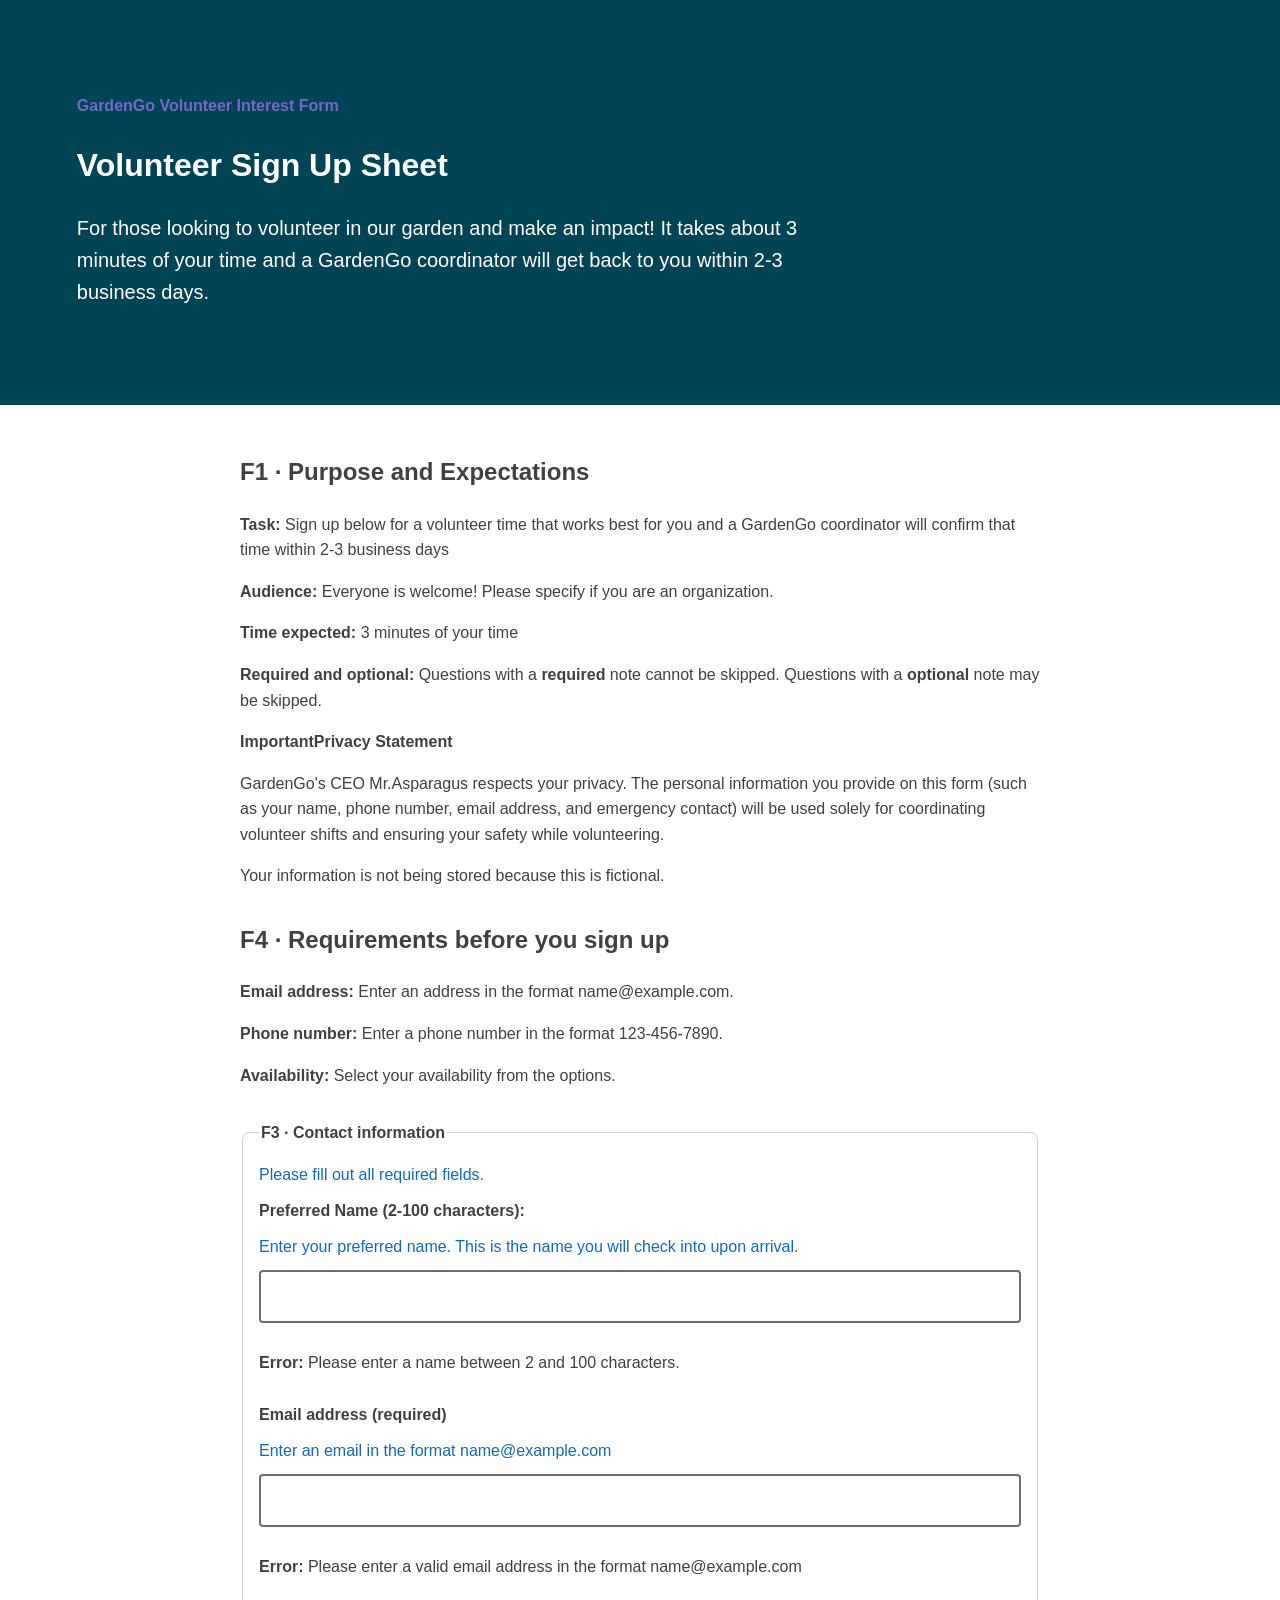
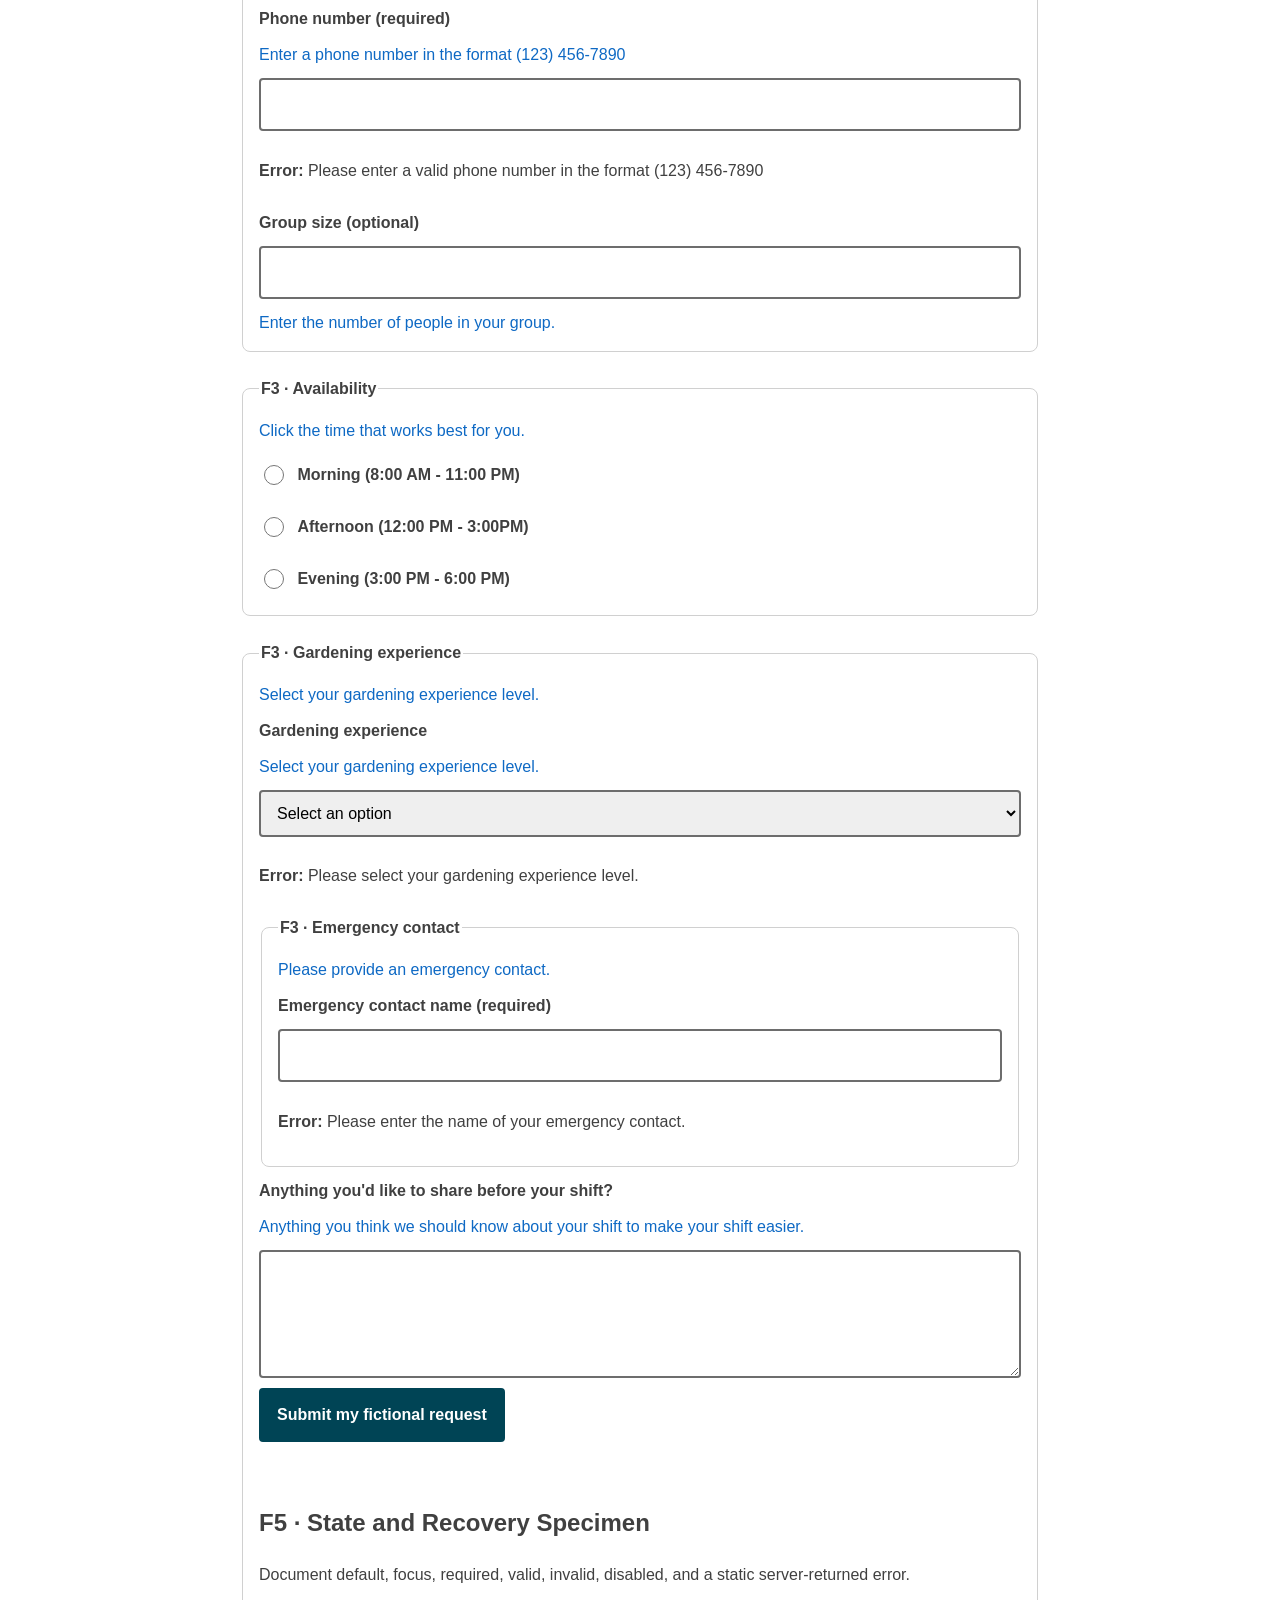
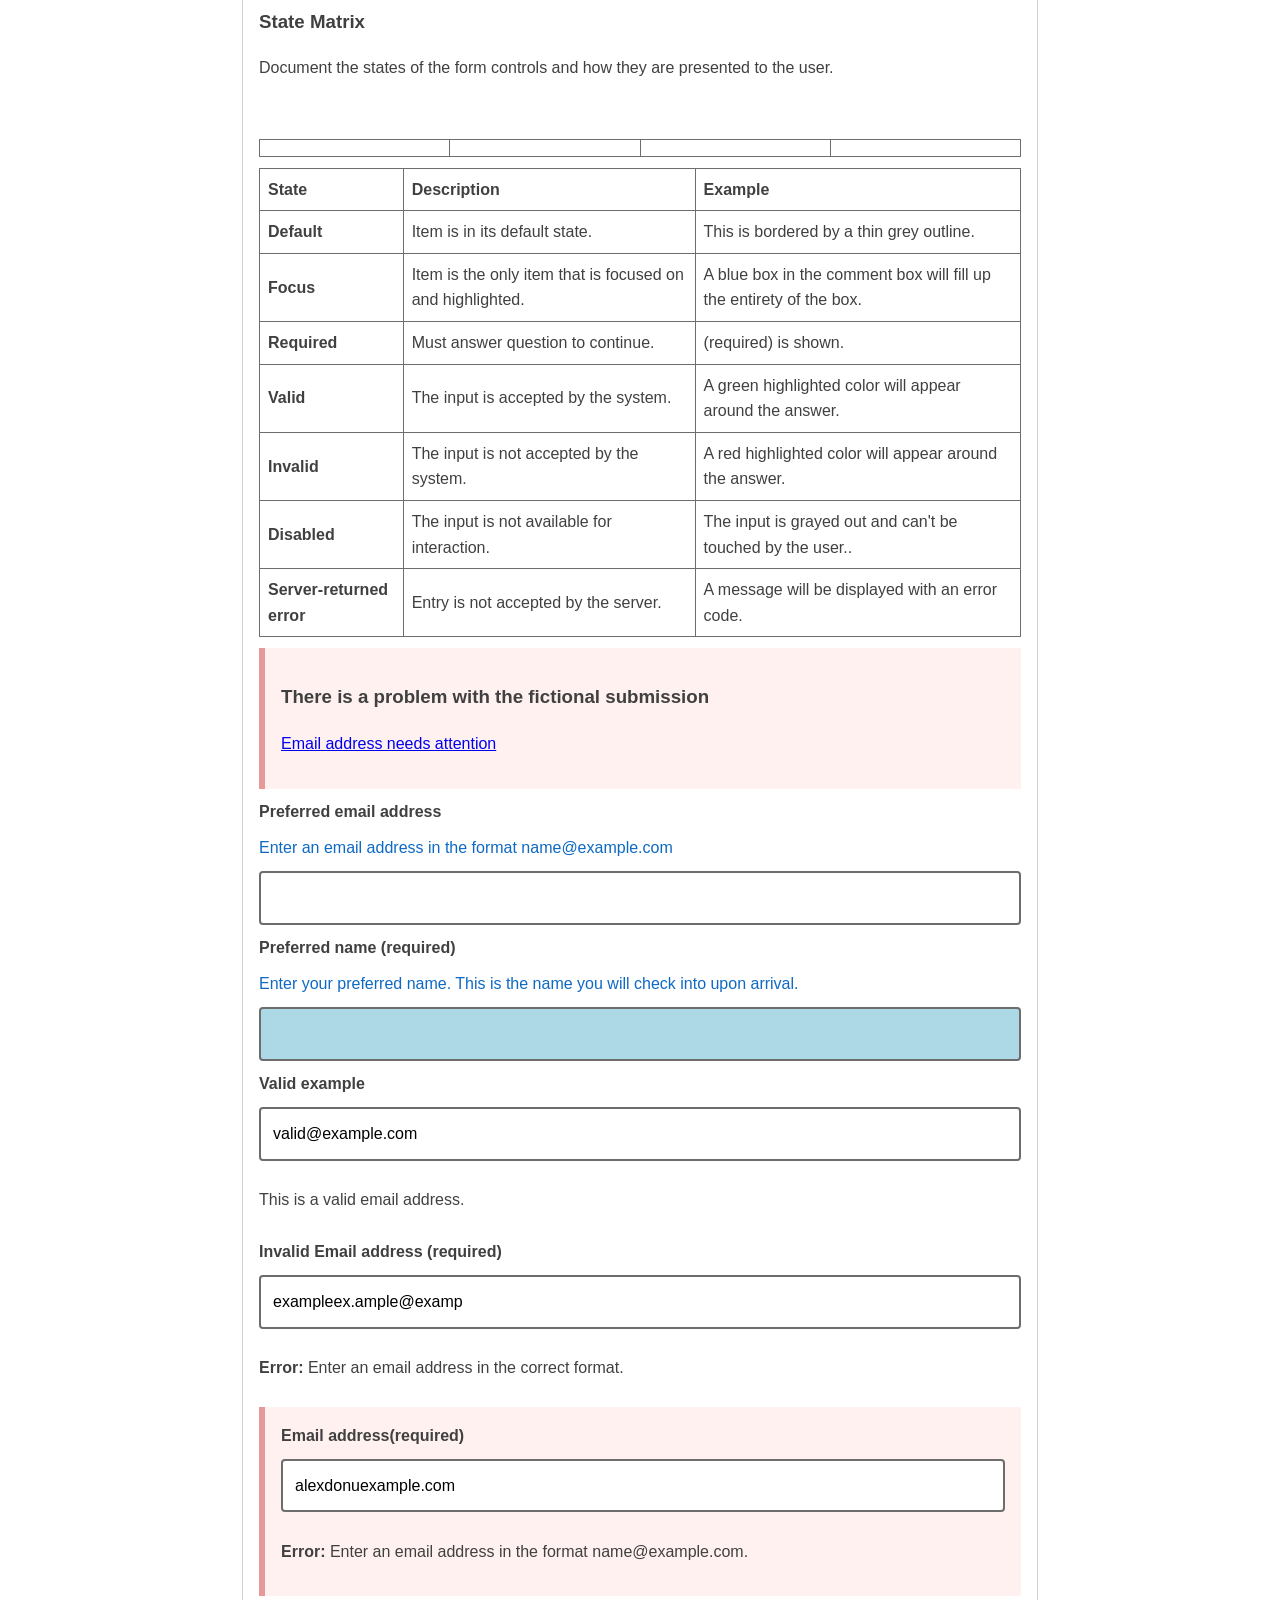
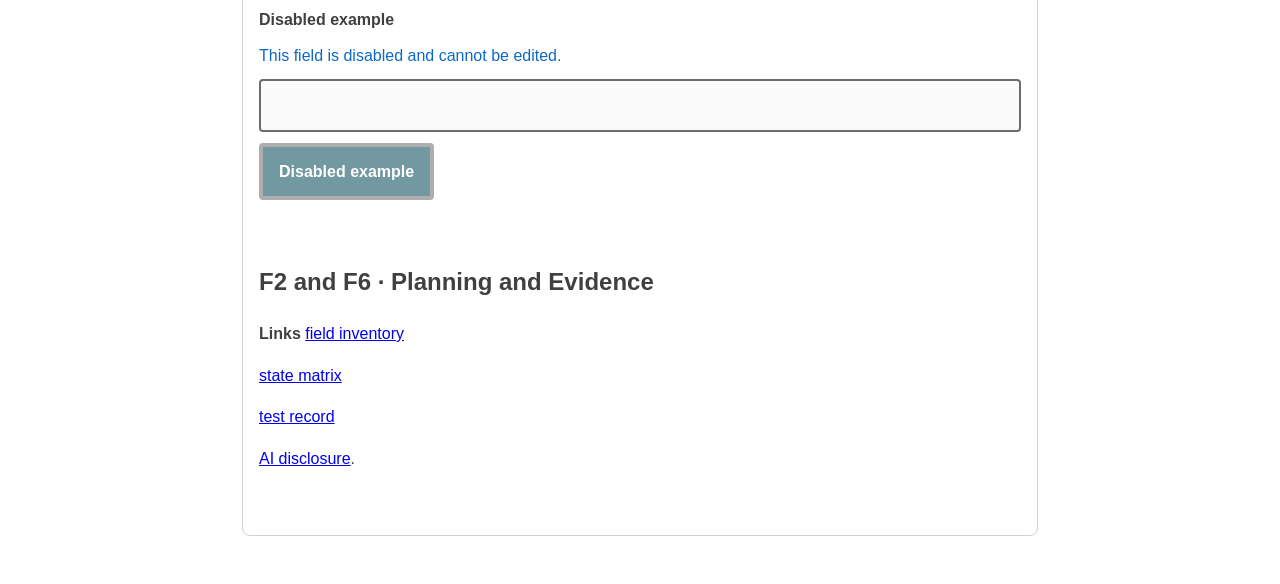
==== index.html @ 25defbe3 "Initial commit" ====
<!doctype html>
<html lang="en">
    <head>
        <meta charset="utf-8">
        <meta name="viewport" content="width=device-width,initial-scale=1">
        <title>Volunteer Sign Up Sheet | GardenGo</title><link rel="stylesheet" href="styles.css">
    </head>
    <body>
        <header class="page-header">
            <p class="eyebrow">GardenGo Volunteer Interest Form</p>
            <h1>Volunteer Sign Up Sheet</h1>
            <p class="lede">For those looking to volunteer in our garden and make an impact! It takes about 3 minutes of your time and a GardenGo coordinator will get back to you within 2-3 business days.</p>
        </header>
        <main>
            <section id="expectations">
                <h2>F1 · Purpose and Expectations</h2>
                <p><strong>Task:</strong> Sign up below for a volunteer time that works best for you and a GardenGo coordinator will confirm that time within 2-3 business days</p>
                <p><strong>Audience:</strong> Everyone is welcome! Please specify if you are an organization.</p>
                <p><strong>Time expected:</strong> 3 minutes of your time</p>
                <p><strong>Required and optional:</strong> Questions with a <strong>required</strong> note cannot be skipped. Questions with a <strong>optional</strong> note may be skipped.</p>
                <p><strong>ImportantPrivacy Statement</strong></p> 
                <p>GardenGo's CEO Mr.Asparagus respects your privacy. The personal information you provide on this form (such as your name, phone number, email address, and emergency contact) will be used solely for coordinating volunteer shifts and ensuring your safety while volunteering.</p>
                <p>Your information is not being stored because this is fictional.</p>
            </section>
            <!-- F4 · Requirements and Validation -->
            <section id="requirements">
                <h2>F4 · Requirements before you sign up</h2> 
                <p> <strong>Email address:</strong> Enter an address in the format name@example.com.</p>
                <p> <strong>Phone number:</strong> Enter a phone number in the format 123-456-7890.</p>
                <p> <strong>Availability:</strong> Select your availability from the options.</p>
            </section>

            <!-- F3 · Form -->
            <form action="submit" method="GET">
                <fieldset>
                    <legend>F3 · Contact information</legend>
                    <p class="help">Please fill out all required fields.</p>
                    <div class="field">
                        <label for="preferred"> Preferred Name (2-100 characters):</label>
                        <p class="help" id="preferred-help">Enter your preferred name. This is the name you will check into upon arrival.</p>
                        <input id="preferred" name="preferred" type="text" autocomplete="name" minLength="2" maxLength="100" required aria-describedby="preferred-help preferred-error">
                        <p class="error-message" id="preferred-error"><strong>Error:</strong> Please enter a name between 2 and 100 characters.</p>
                    </div>

                    <div class="field">
                        <label for="email">Email address (required)</label>
                        <p class ="help" id="email-help">Enter an email in the format name@example.com</p>
                        <input id="email" name="email" type="email" autocomplete="email" maxLength="100"required aria-describedby="email-help email-error">
                        <p class="error-message" id="email-error"><strong>Error:</strong> Please enter a valid email address in the format name@example.com</p>
                    </div>
                    <div class="field">
                        <label for="phone">Phone number (required)</label>
                        <p class="help" id="phone-help">Enter a phone number in the format (123) 456-7890</p>
                        <input id="phone" name="phone" type="tel" autocomplete="tel" maxLength="20" required aria-describedby="phone-help phone-error">
                        <p class="error-message" id="phone-error"><strong>Error:</strong> Please enter a valid phone number in the format (123) 456-7890</p>
                    </div>
                    <div class="field">
                        <label for="group-size">Group size (optional)</label>
                        <input id="group-size" name="group-size" type="number" min="1" max="8" aria-describedby="group-size-help">
                        <p class="help" id="group-size-help">Enter the number of people in your group.</p>
                    </div>
                </fieldset>
                <fieldset>
                    <legend>F3 · Availability</legend>
                    <p class="help"> Click the time that works best for you.</p>
                        <label class="choice" for ="morning-hours"><input type="radio" name="shift" value="morning"> Morning (8:00 AM - 11:00 PM)</label>
                        <label class="choice" for ="afternoon-hours"><input type="radio" name="shift" value="afternoon"> Afternoon (12:00 PM - 3:00PM)</label>
                        <label class="choice" for ="evening-hours"><input type="radio" name="shift" value="evening"> Evening (3:00 PM - 6:00 PM)</label>
                    </fieldset>
                    <fieldset>
                        <legend>F3 · Gardening experience</legend>
                        <p class="help">Select your gardening experience level.</p>
                        <div class="field">
                            <label for="choice"> Gardening experience</label>
                            <p class="help" id="choice-help">Select your gardening experience level.</p>
                            <select id="choice" name="choice" aria-describedby="choice-help choice-error">
                                <option value="">Select an option</option>
                                <option value="beginner">Beginner</option>
                                <option value="intermediate">Intermediate</option>
                                <option value="advanced">Advanced</option>
                            </select>
                            <p class="error-message" id="choice-error"><strong>Error:</strong> Please select your gardening experience level.</p>
                        </div>
                        <fieldset class="field">
                            <legend>F3 · Emergency contact</legend>
                            <p class="help">Please provide an emergency contact.</p>
                            <div class="field">
                                <label for="emergency-name">Emergency contact name (required)</label>
                                <input id="emergency-name" name="emergency-name" type="text" required aria-describedby="emergency-name-help emergency-name-error">
                                <p class="error-message" id="emergency-name-error"><strong>Error:</strong> Please enter the name of your emergency contact.</p>
                            </div>
               
                    </fieldset>
                    <div class="field">
                        <label for="details">Anything you'd like to share before your shift?</label>
                        <p class="help" id="details-help">Anything you think we should know about your shift to make your shift easier.</p>
                        <textarea id="details" name="details" aria-describedby="details-help"></textarea>
                    </div>
                    <button type="submit">Submit my fictional request</button>
                </form>

                <table>
                    
                <tbody>
                    <tr>
                        <th scope="row"></th>
                        <td></td>
                        <td></td>
                        <td></td>

                        </tr>
  







                <section id="states">
                    <h2>F5 · State and Recovery Specimen</h2>
                    <p>Document default, focus, required, valid, invalid, disabled, and a static server-returned error. </p>
                     
                    <h3>State Matrix</h3>
                    <div class="state-matrix"></div>
                        <p>Document the states of the form controls and how they are presented to the user.</p>
                    <table>
                        <thead>
                            <tr>
                                <th scope="col">State</th>
                                <th scope="col">Description</th>
                                <th scope="col">Example</th> 
                            </tr>
                        </thead>                   
                <tbody>
                    <tr>
                        <th scope="row">Default</th>
                        <td>Item is in its default state.</td>
                        <td>This is bordered by a thin grey outline.</td>

                        </tr>
                        <tr>
                        <th scope="row">Focus</th>
                        <td>Item is the only item that is focused on and highlighted.</td>
                        <td>A blue box in the comment box will fill up the entirety of the box.</td>

                        </tr>
                        <tr>
                        <th scope="row">Required</th>
                        <td>Must answer question to continue.</td>
                        <td>(required) is shown.</td>

                        </tr>
                        <tr>
                        <th scope="row">Valid</th>
                        <td>The input is accepted by the system.</td>
                        <td>A green highlighted color will appear around the answer.</td>

                        </tr>
                        <tr>
                        <th scope="row">Invalid</th>
                        <td>The input is not accepted by the system.</td>
                        <td>A red highlighted color will appear around the answer.</td>

                        </tr>
                        <tr>
                        <th scope="row">Disabled</th>
                        <td>The input is not available for interaction.</td>
                        <td>The input is grayed out and can't be touched by the user..</td>
                        </tr>
                        <tr>
                        <th scope="row">Server-returned error</th>
                        <td>Entry is not accepted by the server.</td>
                        <td>A message will be displayed with an error code.</td>
                        </tr>
                    </tbody>
                    </table>    

  
                    </div>

                    <div class="error-summary">
                        <h3>There is a problem with the fictional submission</h3>
                        <p><a href="#error-example">Email address needs attention</a></p>
                    </div>




            
                    <div class="states">
                        <div class="field">
                            <label for="default-example">Preferred email address</label>
                            <p class="help" id="default-help">Enter an email address in the format name@example.com</p>
                             <input id="default-example" type="text" aria-describedby="default-help">
                        </div>
                        </div>
                        <div class="field field-focus">
                            <label for="focus-example">Preferred name (required)</label>
                            <p class="help" id="focus-help">Enter your preferred name. This is the name you will check into upon arrival.</p>
                            <input id="focus-example" type="text" value="" aria-describedby="focus-help">
                        </div>
                        <div class="field field-valid">
                            <label for="valid-preferred">Valid example</label>
                            <input id="valid-preferred" type="email" value="valid@example.com" aria-describedby="valid-message">
                            <p id="valid-message">This is a valid email address.</p>
                        </div>
                        <div class="field field-invalid">
                            <label for="invalid-example">Invalid Email address (required)</label>
                            <input id="invalid-example" type="email" value="exampleex.ample@examp" aria-invalid="true" aria-describedby="invalid-message">
                            <p id="invalid-message"><strong>Error:</strong> Enter an email address in the correct format.
                        </div>
                        <div class="field field-error">
                        <label for="error-example">Email address(required)</label>
                        <input id="error-example" type="email" value="alexdonuexample.com" aria-invalid="true" aria-describedby="error-message">
                        <p id="error-message"><strong>Error:</strong> Enter an email address in the format name@example.com.</p>
                    </div>
                        <div class="field field-disabled">
                            <label for="disabled-example">Disabled example</label>
                            <p class="help" id="disabled-help">This field is disabled and cannot be edited.</p>
                            <input id="disabled-example" type="text" disabled aria-disabled="true">
                    <button type="button" disabled>Disabled example</button>
                    </div>
                </section>
                <section id="Links">
                    <h2>F2 and F6 · Planning and Evidence</h2>
                    <p><strong>Links</strong> <a href="field-inventory-template.html">field inventory</a></p>
                    <p><a href="state-matrix.html">state matrix</a></p>
                    <p><a href="test-record.html"> test record</a></p>
                    <p><a href="ai-disclosure.html">AI disclosure</a>.</p>
                </section>
            </main>
        </body>
        </html>
---- styles.css ----
:root{
    --color-text:#404040;
    --color-surface:#fff;
    --color-action:lab(23.96% -25.94 -18.82);
    --color-accent:#7a66c3;
    --color-border:hwb(0 45% 60%);
    --color-error:hsl(0, 60%, 75%);
    --color-muted:hsl(210, 87%, 41%);
    --space-3:1rem;
    --radius:.5rem;
    --measure:68ch;
}
*,*::before,*::after{
    box-sizing:border-box;
}
body{
    margin:0;
    color:var(--color-text);
    background:var(--color-surface);
    font-family:Arial,sans-serif;
    line-height:1.6;
    
}
.page-header{
    padding:clamp(2rem,6vw,5rem);
    background:var(--color-action);
    color:#fff;
}
.eyebrow{
    color:var(--color-accent);
    font-weight:700;
}
.lede{
    max-width:var(--measure);
    font-size:1.25rem;
}
main{
    max-width:52rem;
    margin:auto;
    padding:var(--space-3);
}
section,form{
    margin-block:2rem;
}
form,fieldset,.field{
    display:grid;
    gap:.65rem;
}
form{
    gap:1.5rem;

}
.state-grid {   
    padding:1rem;
    border:1px solid #d0d0d0;
    border-radius:var(--radius);

}
fieldset{
    padding:1rem;
    border:1px solid #d0d0d0;
    border-radius:var(--radius);
    min-width:0;
    background:var();
}
legend,label{
    font-weight:700;
}
.help{
    margin:0;
    color:var(--color-muted);
}
code,.example{
    overflow-wrap:anywhere;
}
input,select,textarea,button{
    font:inherit;
}
input:not([type="radio"]):not([type="checkbox"]),select,textarea{
    width:100%;
    padding:.75rem;
    border:2px solid var(--color-border);
    border-radius:.25rem;
}
textarea{
    min-height:8rem;
    resize:vertical;
}
.choice{
    display:flex;
    gap:.65rem;
    align-items:flex-start;
    padding:.5rem 0;
}
.choice input{
    inline-size:1.25rem;
    block-size:1.25rem;
}
button{
    justify-self:start;
    min-height:44px;
    padding:.75rem 1rem;
    background:var(--color-action);
    color:#fff;
    border:2px solid var(--color-action);
    border-radius:.25rem;
    font-weight:700;
}
:focus-visible,.field-focus input{
   background: lightblue;
    outline: 0.4em solid light blue;
    outline-offset:.2rem;
}
.field-valid input{
    border:5px solid var(--color-accent);
}
.error-summary,.field-error{
    padding:1rem;
    border-left:.4rem solid var(--color-error);
    background:#fff1f0;
}
.field-error input{
    border-color:var(--color-error);
}
.states{
    width:100%;
    overflow-x: auto;
}
caption {
    text-align: left;
    font-weight: 700;
    margin-bottom: .5rem;
}
th,td{
    padding:.5rem;
    border:1px solid var(--color-border);
    text-align:left;

}
table{
    width:100%;
    border-collapse:collapse;
}
button:disabled{
    opacity:.55;
    border:4px solid var(--color-border);
    cursor:not-allowed;
}
@media (min-width:48rem){
    .paired-fields{
        display:grid;
        grid-template-columns:repeat(2,minmax(0,1fr));
        gap:1rem;
    }
}
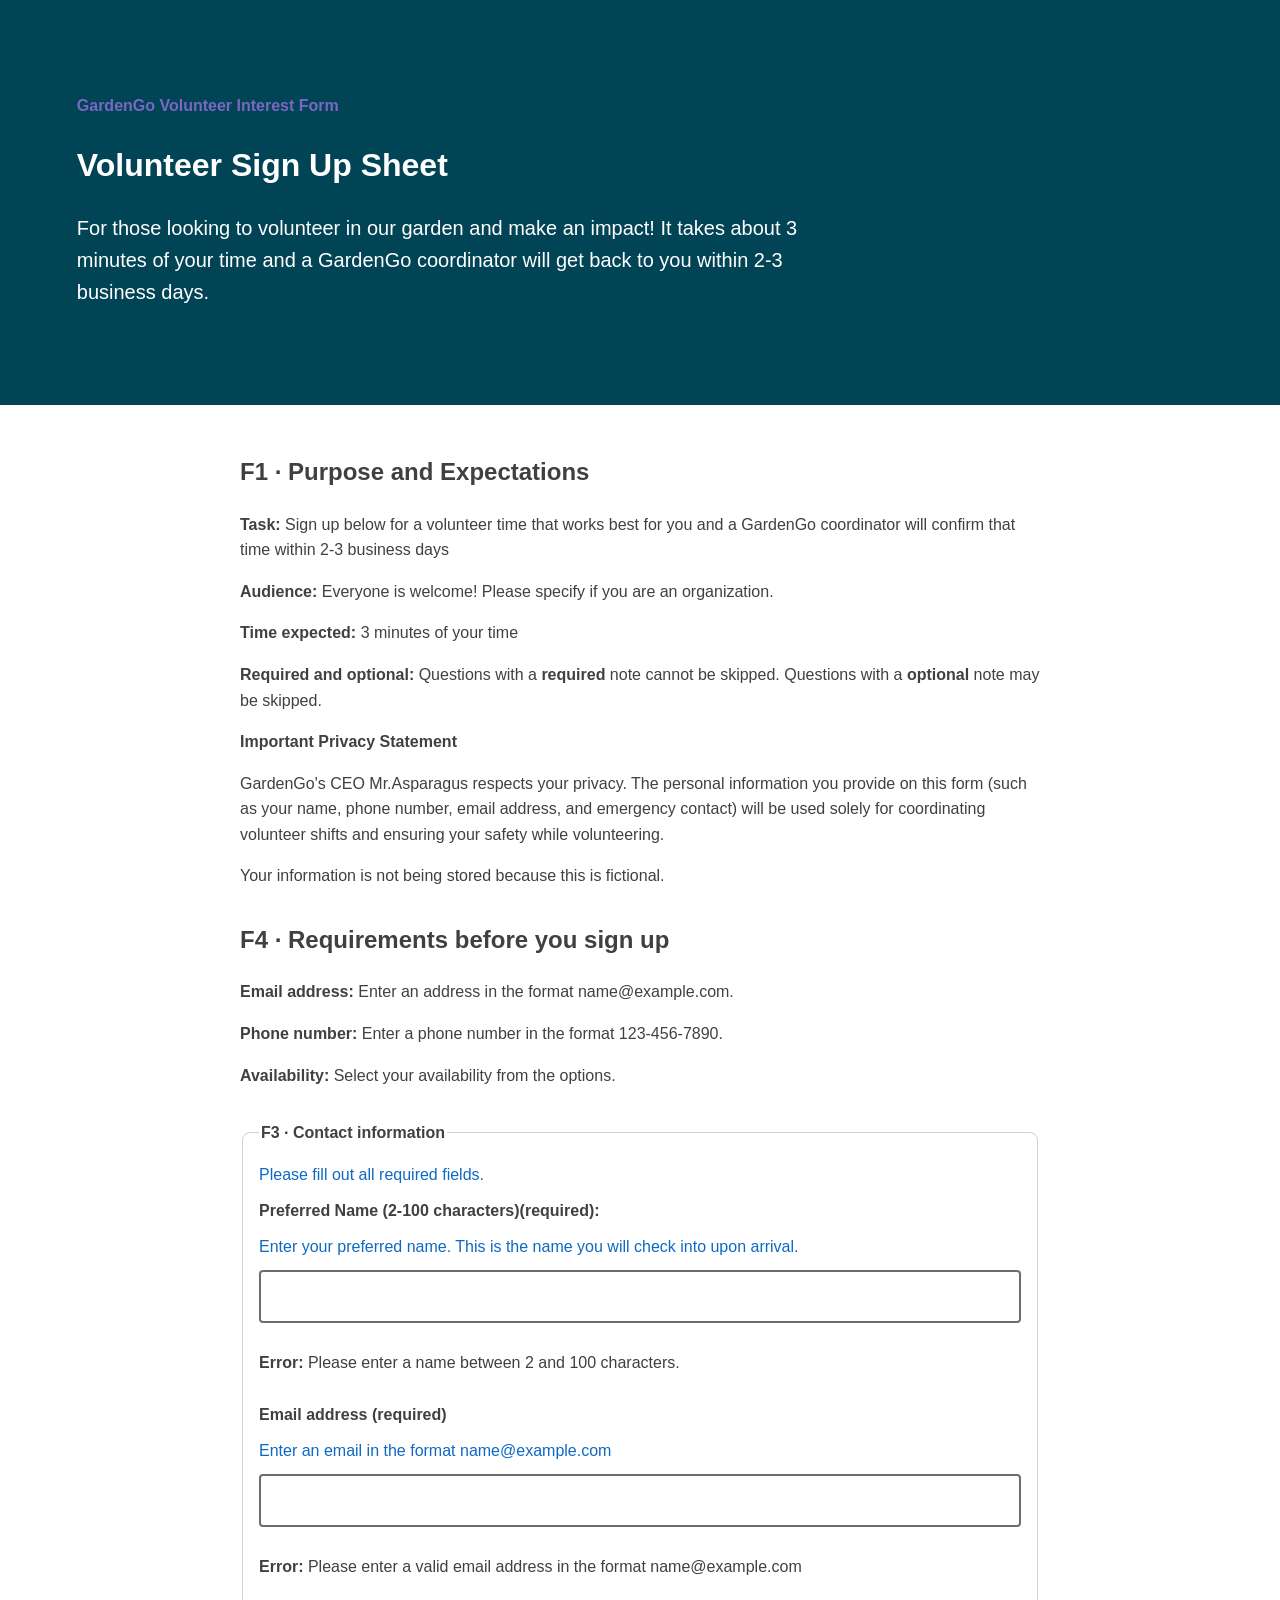
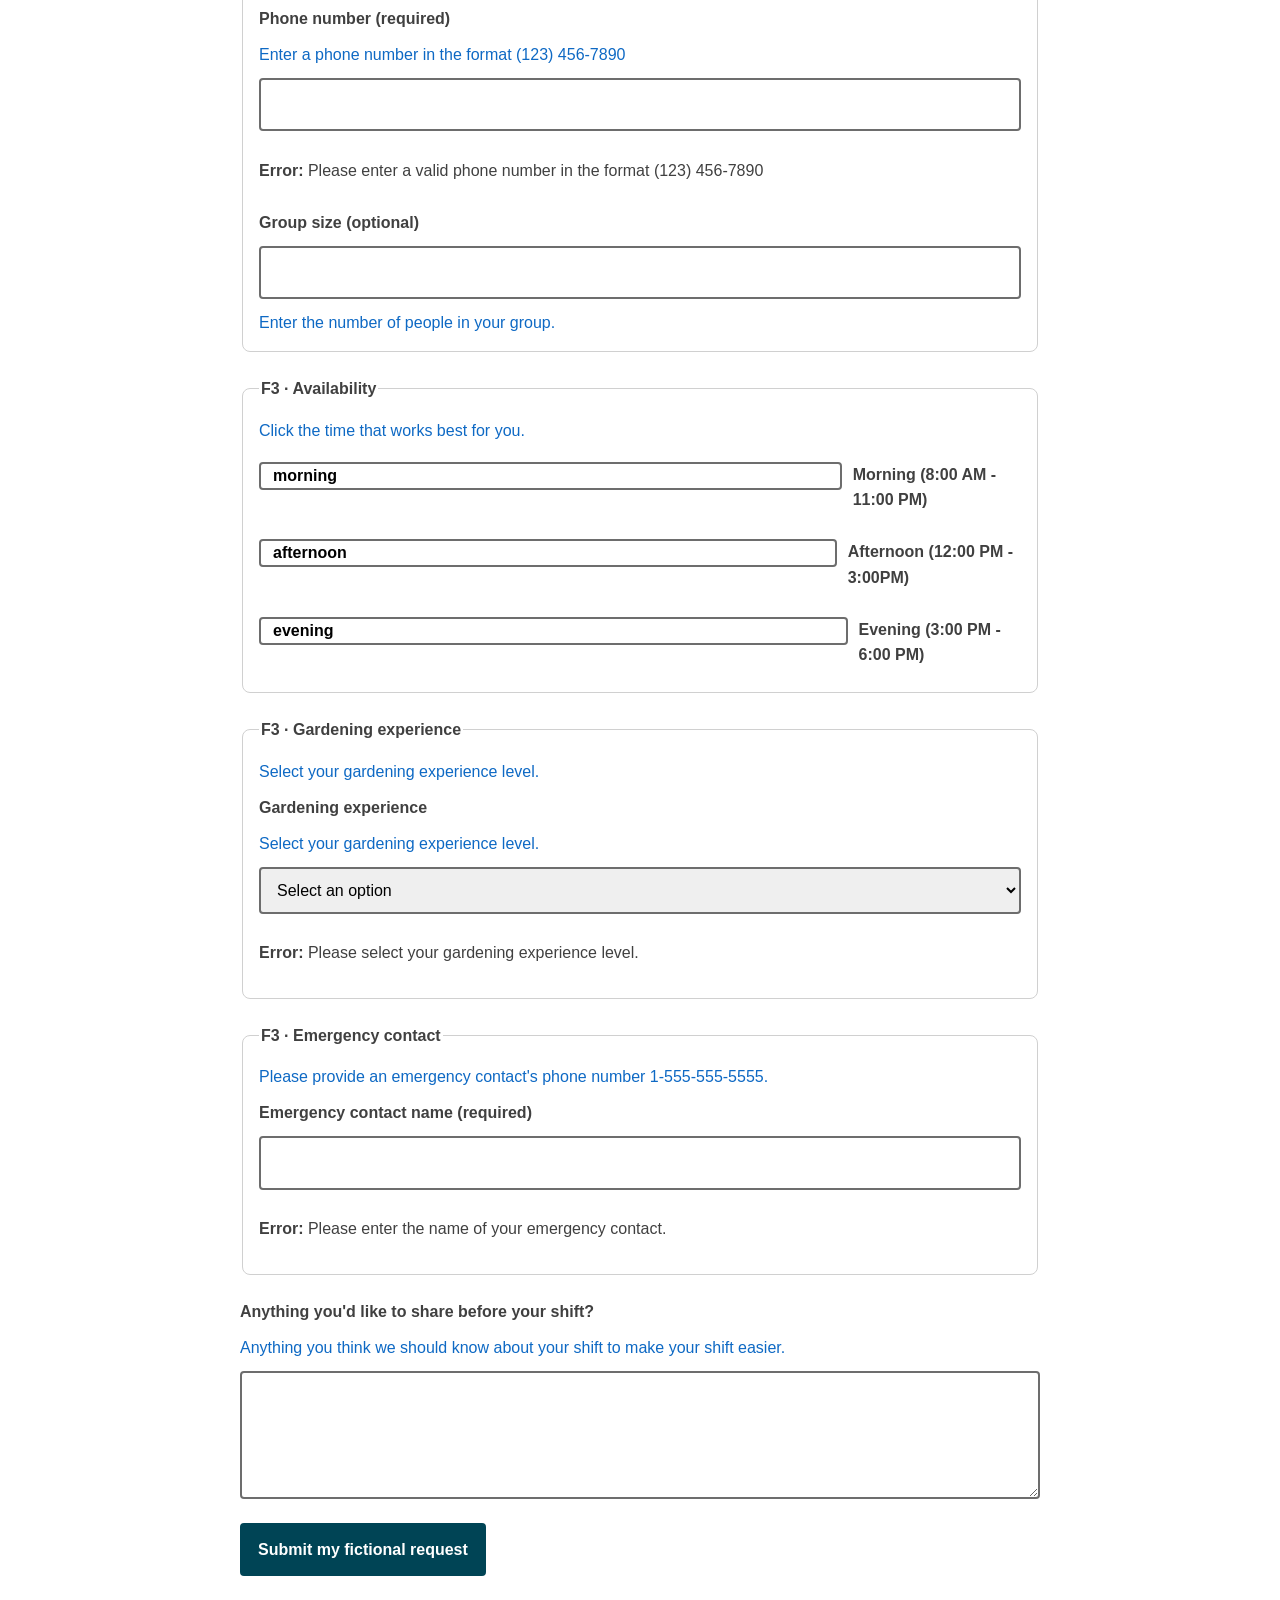
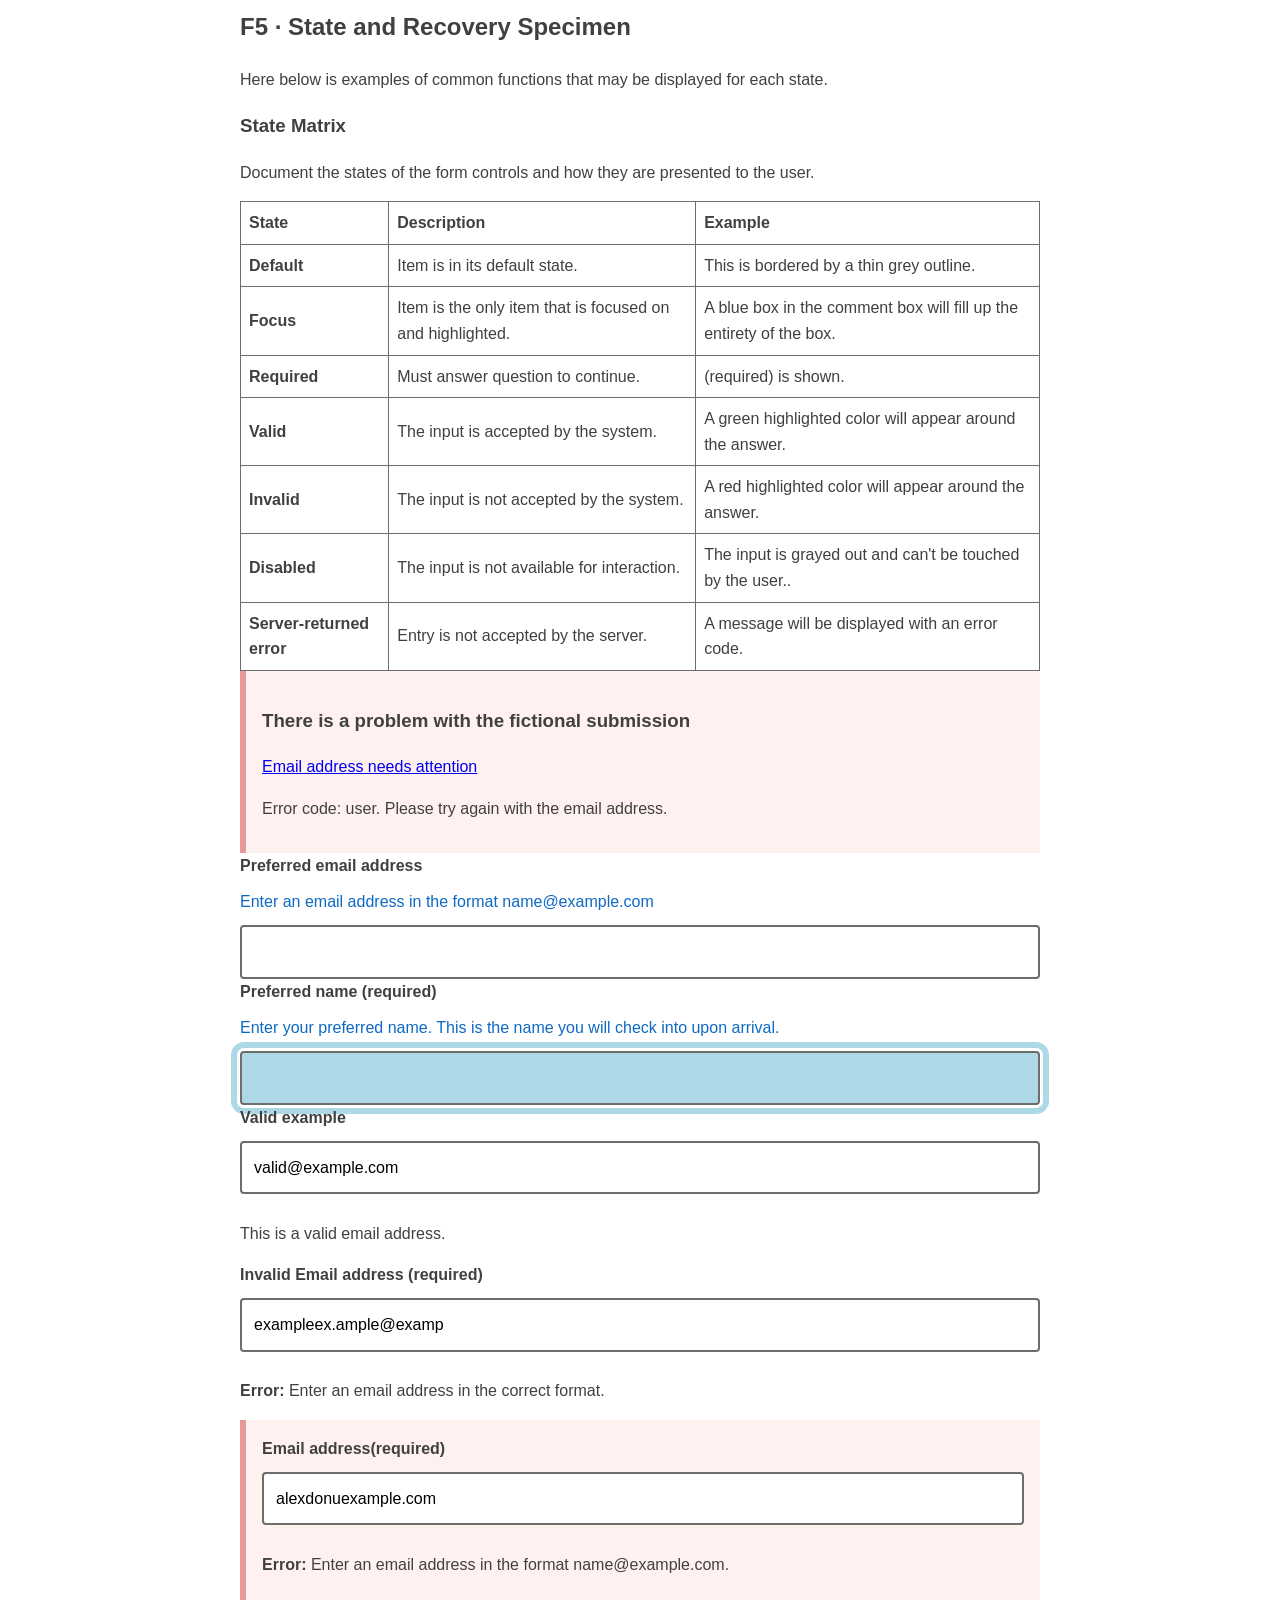
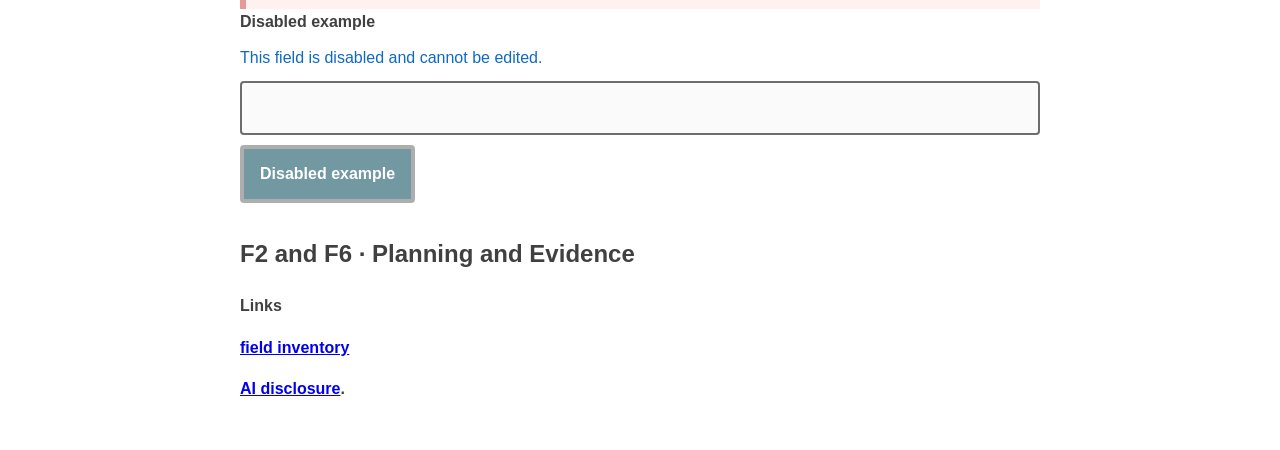
==== commit 8e28a4d9: "Updated Html and css" ====
--- a/index.html
+++ b/index.html
@@ -18,7 +18,7 @@
                 <p><strong>Audience:</strong> Everyone is welcome! Please specify if you are an organization.</p>
                 <p><strong>Time expected:</strong> 3 minutes of your time</p>
                 <p><strong>Required and optional:</strong> Questions with a <strong>required</strong> note cannot be skipped. Questions with a <strong>optional</strong> note may be skipped.</p>
-                <p><strong>ImportantPrivacy Statement</strong></p> 
+                <p><strong>Important Privacy Statement</strong></p> 
                 <p>GardenGo's CEO Mr.Asparagus respects your privacy. The personal information you provide on this form (such as your name, phone number, email address, and emergency contact) will be used solely for coordinating volunteer shifts and ensuring your safety while volunteering.</p>
                 <p>Your information is not being stored because this is fictional.</p>
             </section>
@@ -31,12 +31,12 @@
             </section>
 
             <!-- F3 · Form -->
-            <form action="submit" method="GET">
+            <form action="#" method="GET">
                 <fieldset>
                     <legend>F3 · Contact information</legend>
                     <p class="help">Please fill out all required fields.</p>
                     <div class="field">
-                        <label for="preferred"> Preferred Name (2-100 characters):</label>
+                        <label for="preferred"> Preferred Name (2-100 characters)(required):</label>
                         <p class="help" id="preferred-help">Enter your preferred name. This is the name you will check into upon arrival.</p>
                         <input id="preferred" name="preferred" type="text" autocomplete="name" minLength="2" maxLength="100" required aria-describedby="preferred-help preferred-error">
                         <p class="error-message" id="preferred-error"><strong>Error:</strong> Please enter a name between 2 and 100 characters.</p>
@@ -63,9 +63,9 @@
                 <fieldset>
                     <legend>F3 · Availability</legend>
                     <p class="help"> Click the time that works best for you.</p>
-                        <label class="choice" for ="morning-hours"><input type="radio" name="shift" value="morning"> Morning (8:00 AM - 11:00 PM)</label>
-                        <label class="choice" for ="afternoon-hours"><input type="radio" name="shift" value="afternoon"> Afternoon (12:00 PM - 3:00PM)</label>
-                        <label class="choice" for ="evening-hours"><input type="radio" name="shift" value="evening"> Evening (3:00 PM - 6:00 PM)</label>
+                        <label class="choice" for="morning-hours"><input id="morning-hours" name="shift" value="morning"> Morning (8:00 AM - 11:00 PM)</label>
+                        <label class="choice" for="afternoon-hours"><input id="afternoon-hours" name="shift" value="afternoon"> Afternoon (12:00 PM - 3:00PM)</label>
+                        <label class="choice" for="evening-hours"><input id="evening-hours" name="shift" value="evening"> Evening (3:00 PM - 6:00 PM)</label>
                     </fieldset>
                     <fieldset>
                         <legend>F3 · Gardening experience</legend>
@@ -81,9 +81,10 @@
                             </select>
                             <p class="error-message" id="choice-error"><strong>Error:</strong> Please select your gardening experience level.</p>
                         </div>
+                        </fieldset>
                         <fieldset class="field">
                             <legend>F3 · Emergency contact</legend>
-                            <p class="help">Please provide an emergency contact.</p>
+                            <p class="help" id="emergency-name-help">Please provide an emergency contact's phone number 1-555-555-5555.</p>
                             <div class="field">
                                 <label for="emergency-name">Emergency contact name (required)</label>
                                 <input id="emergency-name" name="emergency-name" type="text" required aria-describedby="emergency-name-help emergency-name-error">
@@ -99,27 +100,9 @@
                     <button type="submit">Submit my fictional request</button>
                 </form>
 
-                <table>
-                    
-                <tbody>
-                    <tr>
-                        <th scope="row"></th>
-                        <td></td>
-                        <td></td>
-                        <td></td>
-
-                        </tr>
-  
-
-
-
-
-
-
-
                 <section id="states">
                     <h2>F5 · State and Recovery Specimen</h2>
-                    <p>Document default, focus, required, valid, invalid, disabled, and a static server-returned error. </p>
+                    <p>Here below is examples of common functions that may be displayed for each state. </p>
                      
                     <h3>State Matrix</h3>
                     <div class="state-matrix"></div>
@@ -182,6 +165,7 @@
                     <div class="error-summary">
                         <h3>There is a problem with the fictional submission</h3>
                         <p><a href="#error-example">Email address needs attention</a></p>
+                        <p> Error code: user. Please try again with the email address.</p>
                     </div>
 
 
@@ -203,17 +187,17 @@
                         <div class="field field-valid">
                             <label for="valid-preferred">Valid example</label>
                             <input id="valid-preferred" type="email" value="valid@example.com" aria-describedby="valid-message">
-                            <p id="valid-message">This is a valid email address.</p>
+                            <p class="valid-message-static">This is a valid email address.</p>
                         </div>
                         <div class="field field-invalid">
                             <label for="invalid-example">Invalid Email address (required)</label>
                             <input id="invalid-example" type="email" value="exampleex.ample@examp" aria-invalid="true" aria-describedby="invalid-message">
-                            <p id="invalid-message"><strong>Error:</strong> Enter an email address in the correct format.
+                            <p class="invalid-message-static"><strong>Error:</strong> Enter an email address in the correct format.
                         </div>
                         <div class="field field-error">
                         <label for="error-example">Email address(required)</label>
                         <input id="error-example" type="email" value="alexdonuexample.com" aria-invalid="true" aria-describedby="error-message">
-                        <p id="error-message"><strong>Error:</strong> Enter an email address in the format name@example.com.</p>
+                        <p class="error-message-static"><strong>Error:</strong> Enter an email address in the format name@example.com.</p>
                     </div>
                         <div class="field field-disabled">
                             <label for="disabled-example">Disabled example</label>
@@ -221,14 +205,16 @@
                             <input id="disabled-example" type="text" disabled aria-disabled="true">
                     <button type="button" disabled>Disabled example</button>
                     </div>
+                </div>
                 </section>
                 <section id="Links">
                     <h2>F2 and F6 · Planning and Evidence</h2>
-                    <p><strong>Links</strong> <a href="field-inventory-template.html">field inventory</a></p>
-                    <p><a href="state-matrix.html">state matrix</a></p>
-                    <p><a href="test-record.html"> test record</a></p>
+                    <p><strong>Links</p>
+
+                    <p><a href="field-inventory-template.html">field inventory</a></p>
                     <p><a href="ai-disclosure.html">AI disclosure</a>.</p>
                 </section>
             </main>
         </body>
         </html>
+        
--- a/styles.css
+++ b/styles.css
@@ -108,7 +108,7 @@
 }
 :focus-visible,.field-focus input{
    background: lightblue;
-    outline: 0.4em solid light blue;
+    outline: 0.4em solid lightblue;
     outline-offset:.2rem;
 }
 .field-valid input{
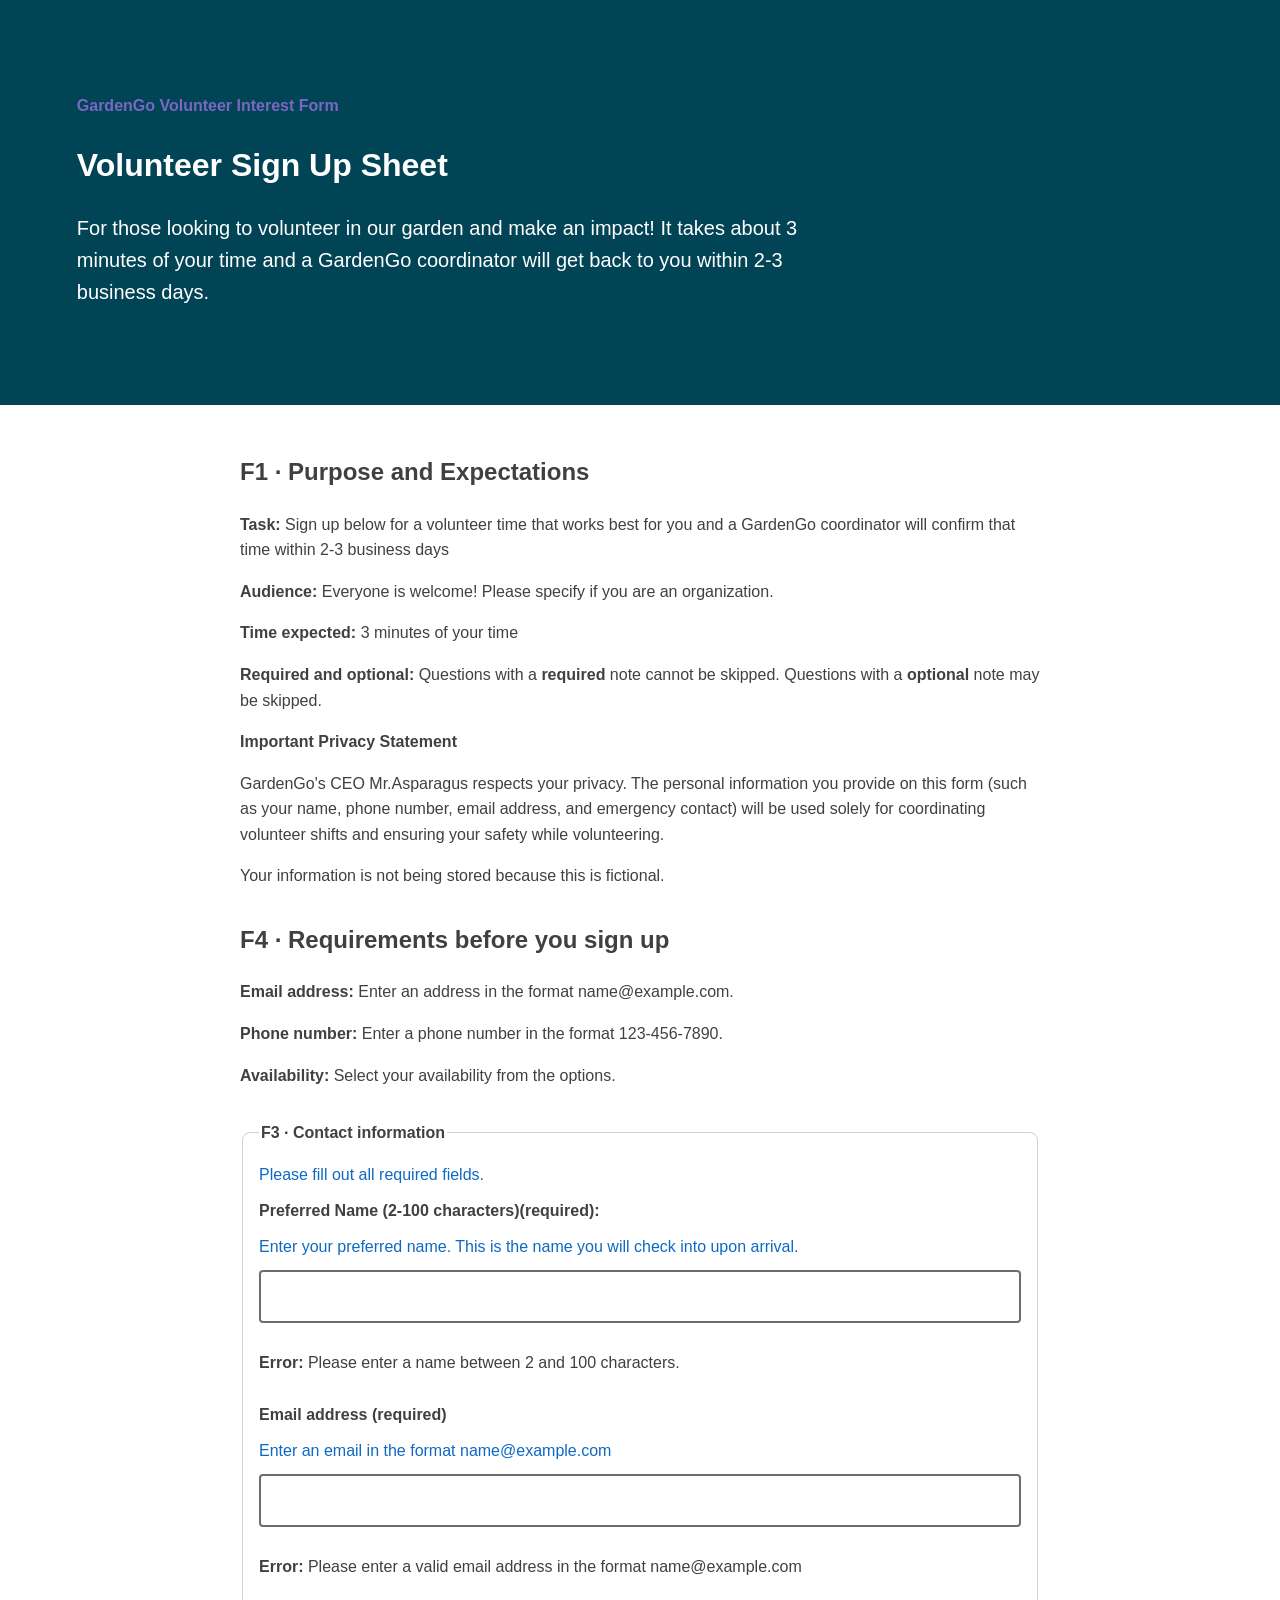
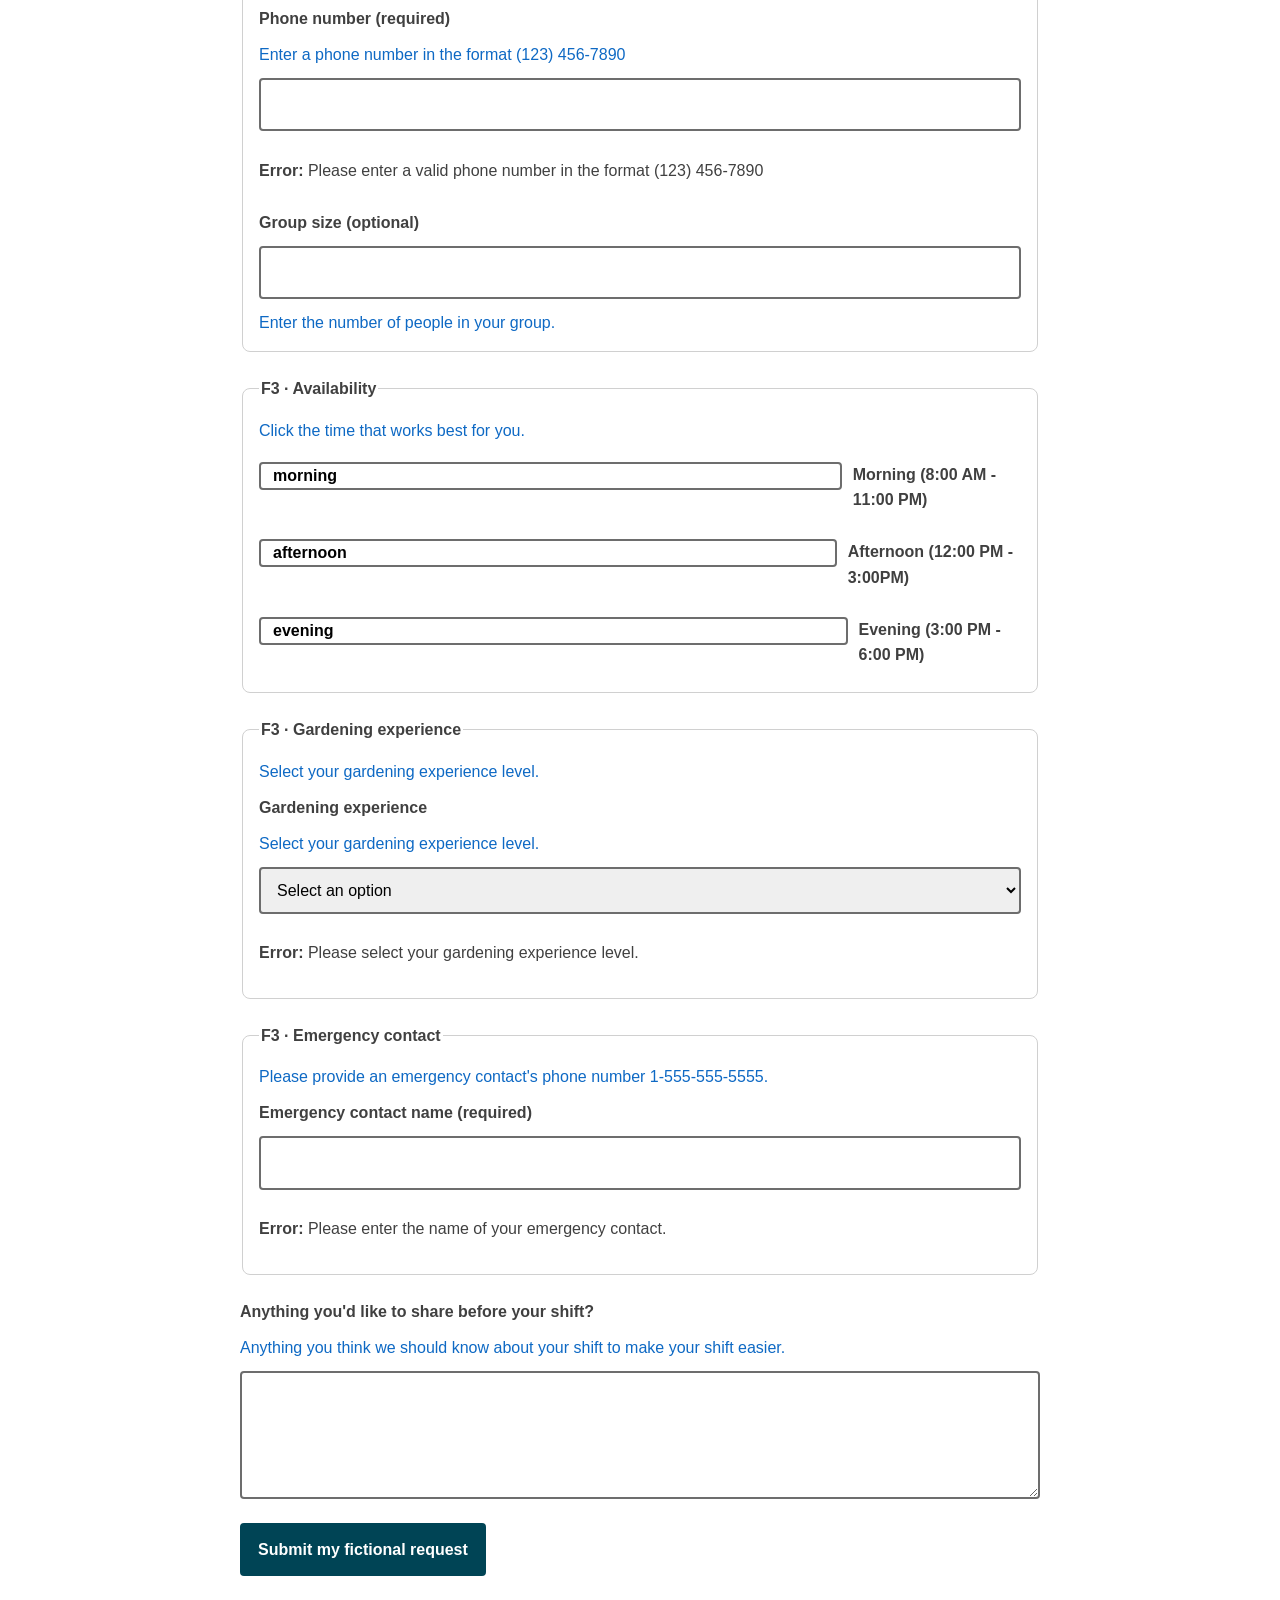
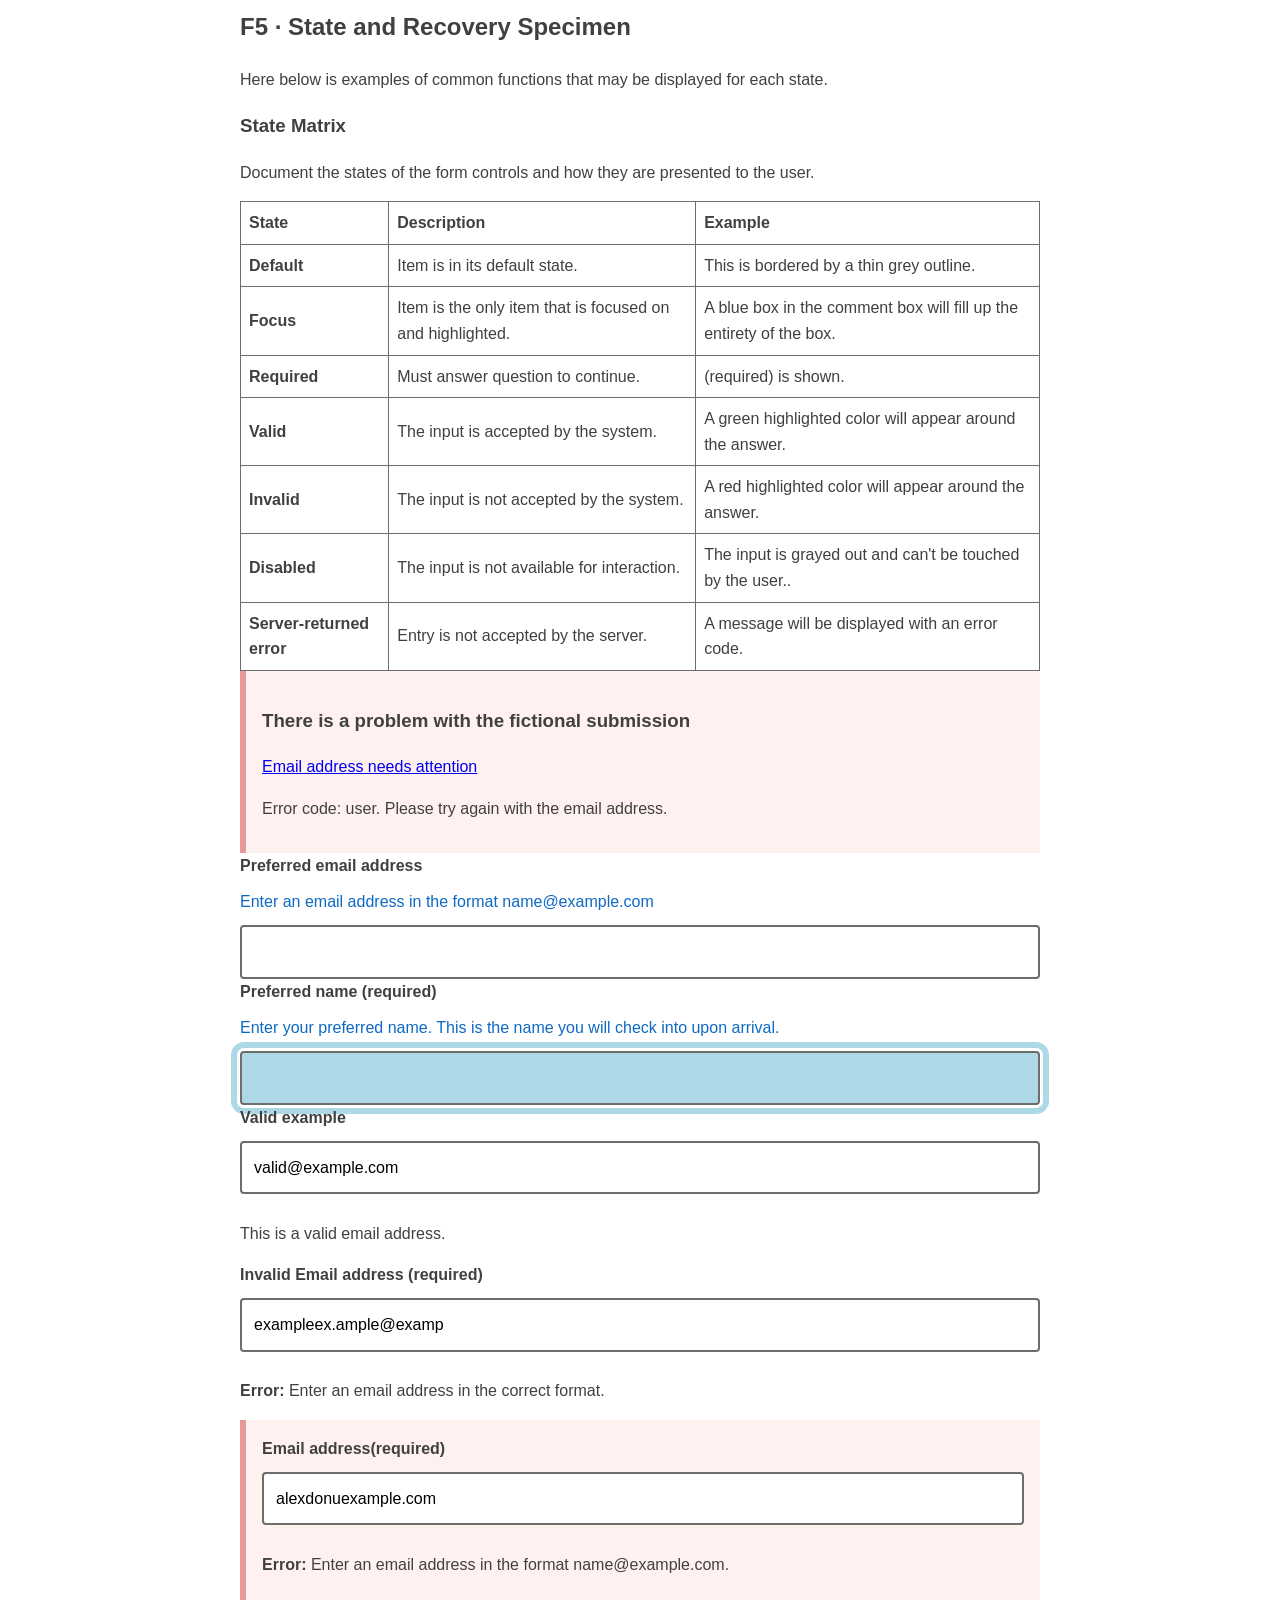
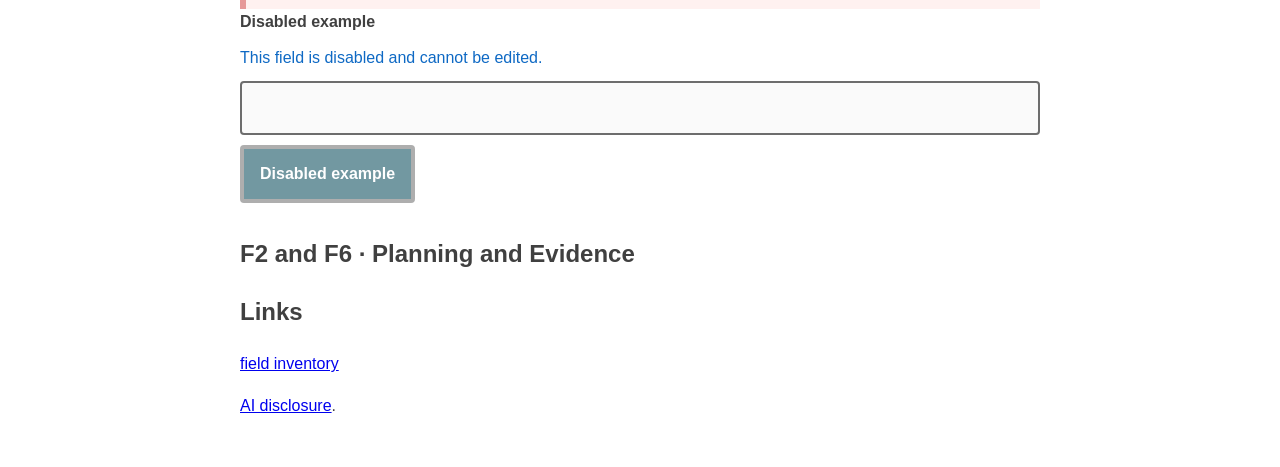
==== commit 8851c8a7: "Validated css updated verification" ====
--- a/index.html
+++ b/index.html
@@ -45,7 +45,7 @@
                     <div class="field">
                         <label for="email">Email address (required)</label>
                         <p class ="help" id="email-help">Enter an email in the format name@example.com</p>
-                        <input id="email" name="email" type="email" autocomplete="email" maxLength="100"required aria-describedby="email-help email-error">
+                        <input id="email" name="email" type="email" autocomplete="email" maxLength="100" required aria-describedby="email-help email-error">
                         <p class="error-message" id="email-error"><strong>Error:</strong> Please enter a valid email address in the format name@example.com</p>
                     </div>
                     <div class="field">
@@ -159,9 +159,6 @@
                     </tbody>
                     </table>    
 
-  
-                    </div>
-
                     <div class="error-summary">
                         <h3>There is a problem with the fictional submission</h3>
                         <p><a href="#error-example">Email address needs attention</a></p>
@@ -202,19 +199,17 @@
                         <div class="field field-disabled">
                             <label for="disabled-example">Disabled example</label>
                             <p class="help" id="disabled-help">This field is disabled and cannot be edited.</p>
-                            <input id="disabled-example" type="text" disabled aria-disabled="true">
+                            <input id="disabled-example" type="text" disabled aria-describedby="disabled-help">
                     <button type="button" disabled>Disabled example</button>
-                    </div>
                 </div>
                 </section>
                 <section id="Links">
                     <h2>F2 and F6 · Planning and Evidence</h2>
-                    <p><strong>Links</p>
-
+                    <h2>Links</h2>
                     <p><a href="field-inventory-template.html">field inventory</a></p>
                     <p><a href="ai-disclosure.html">AI disclosure</a>.</p>
                 </section>
-            </main>
-        </body>
-        </html>
+                </main>
+
+          
         
--- a/styles.css
+++ b/styles.css
@@ -61,7 +61,6 @@
     border:1px solid #d0d0d0;
     border-radius:var(--radius);
     min-width:0;
-    background:var();
 }
 legend,label{
     font-weight:700;
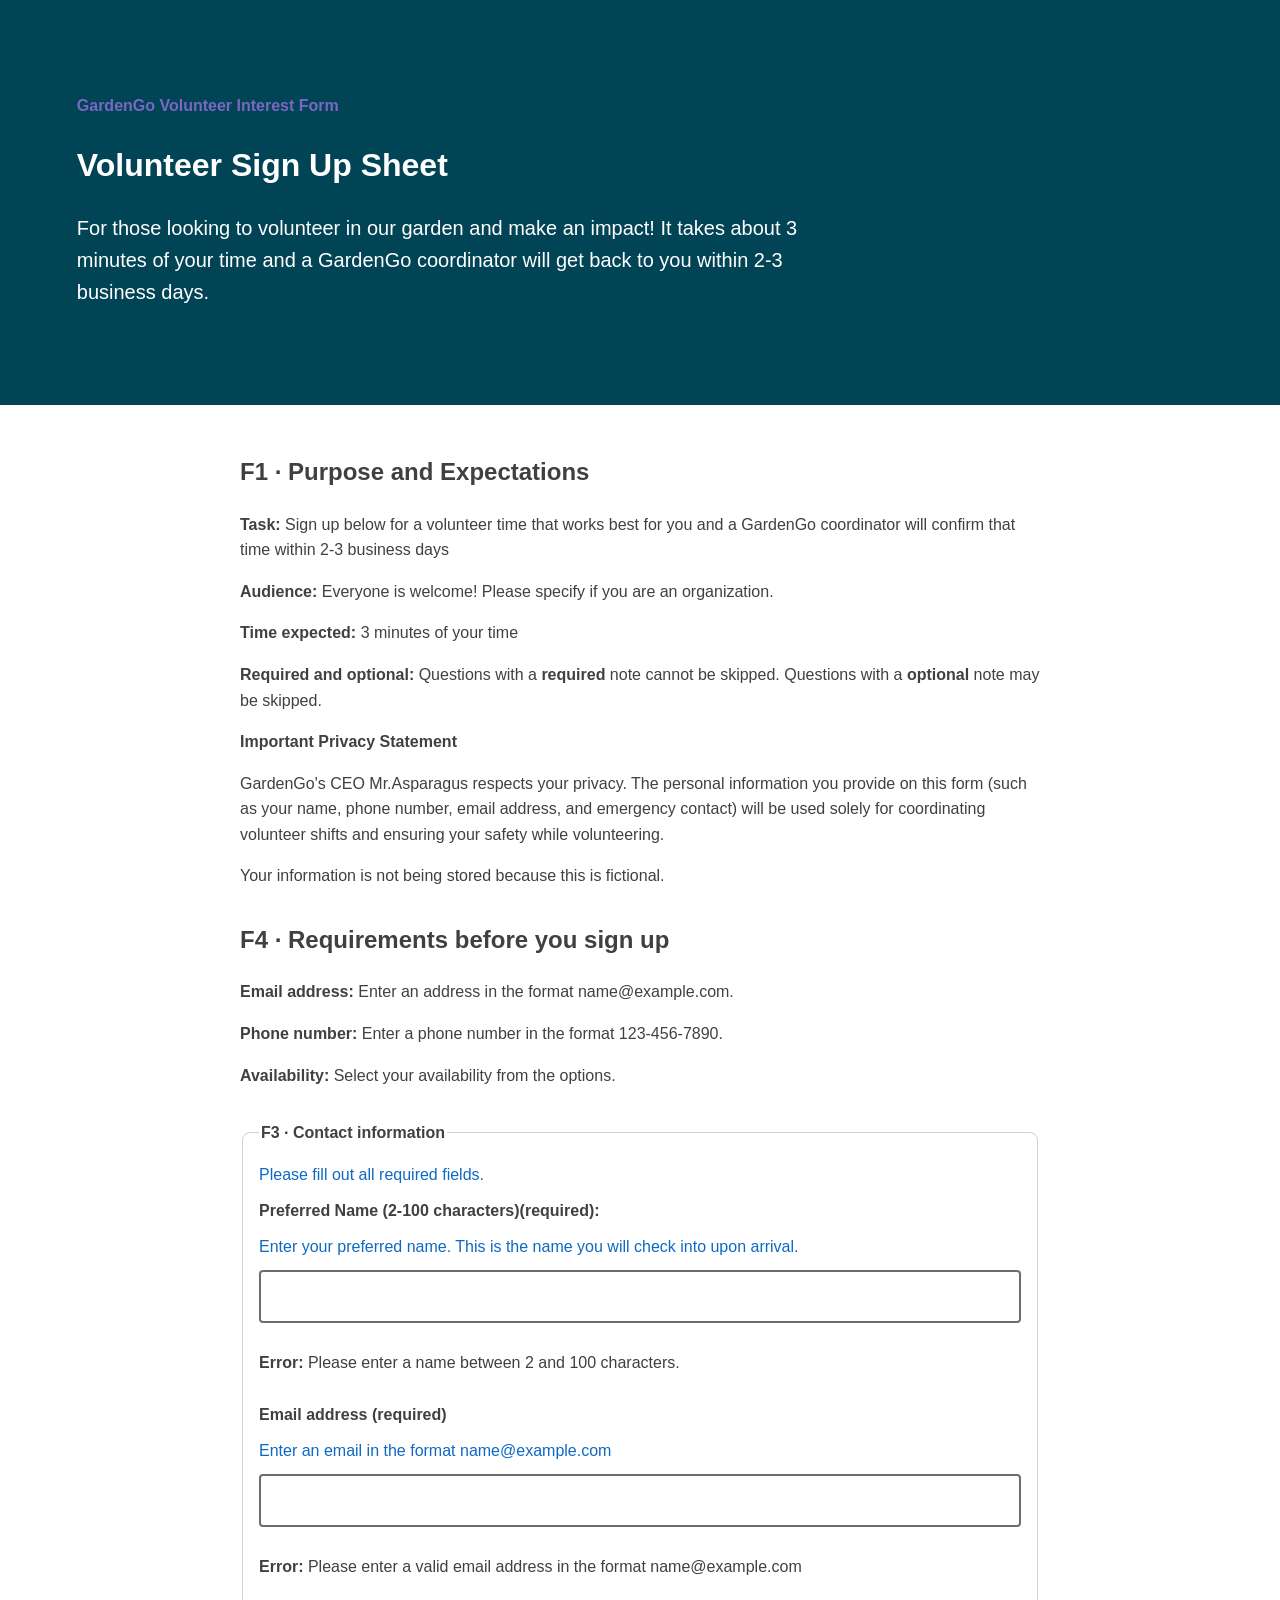
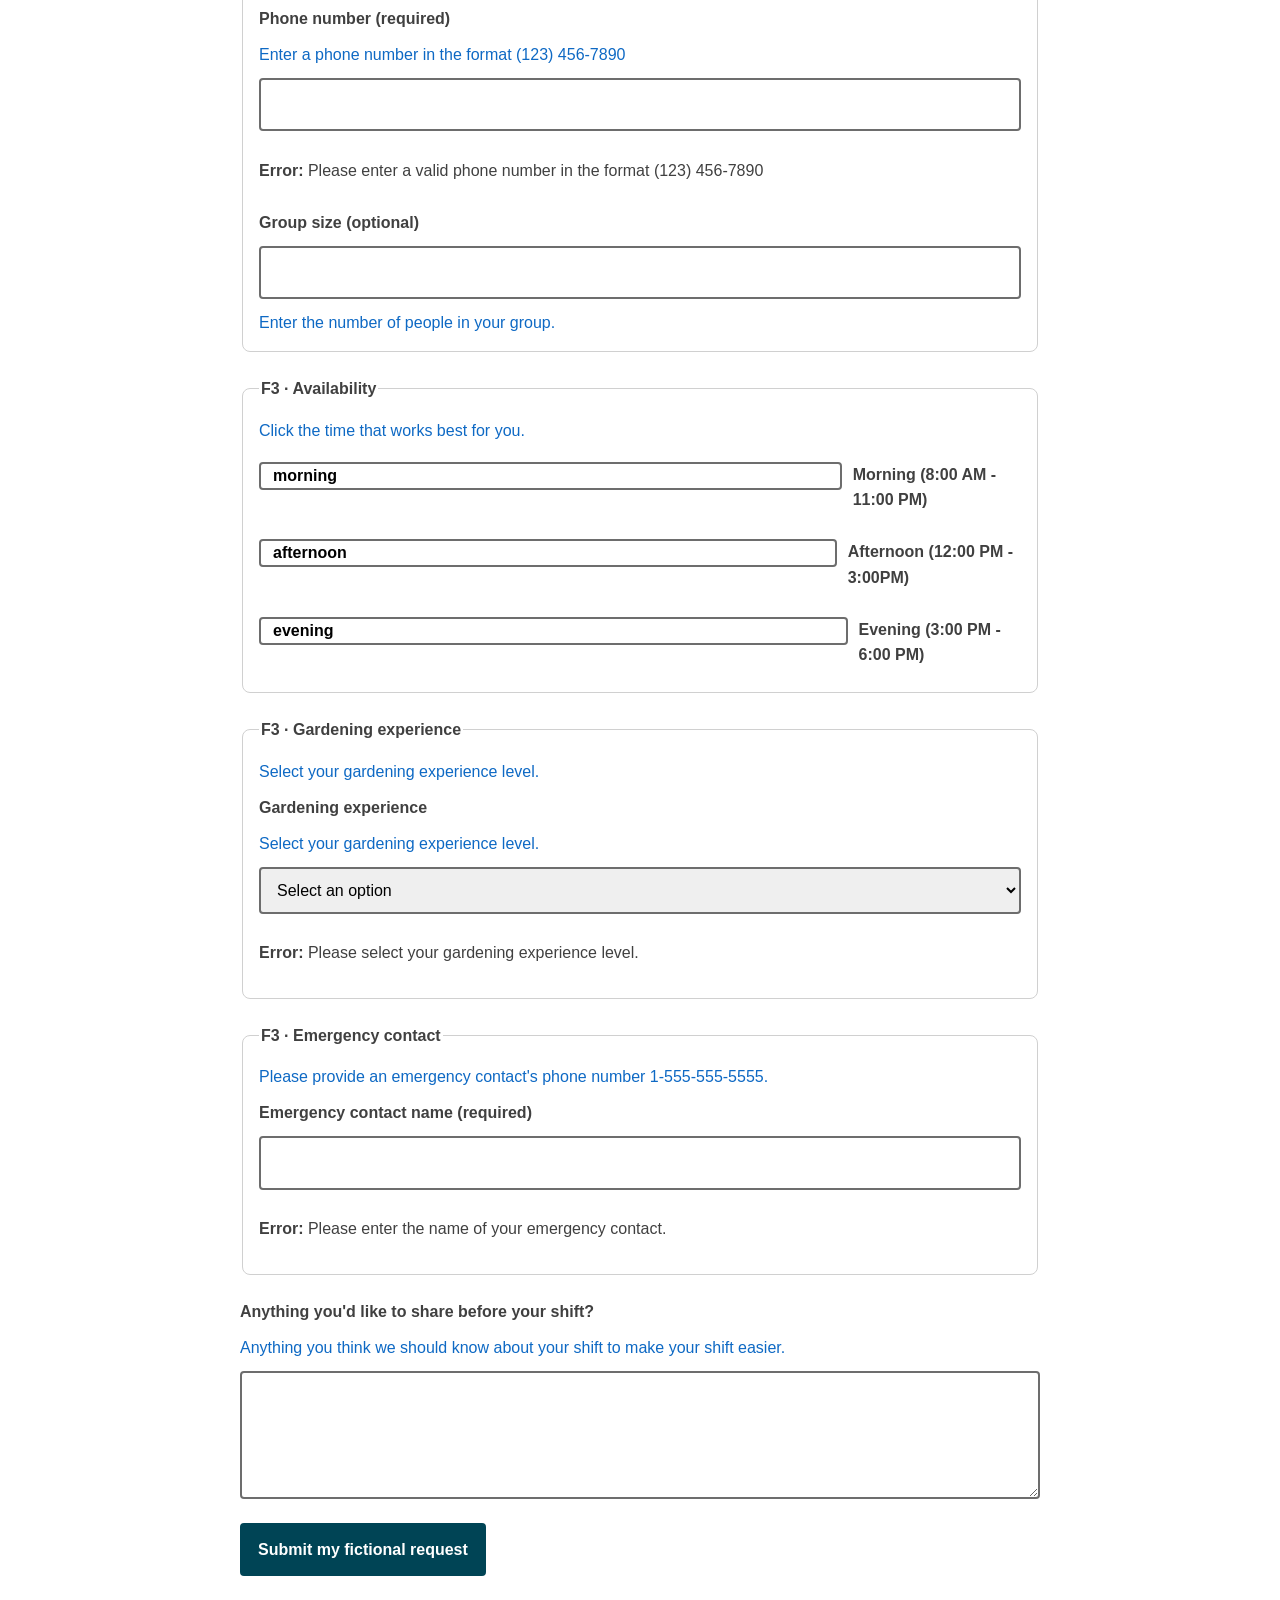
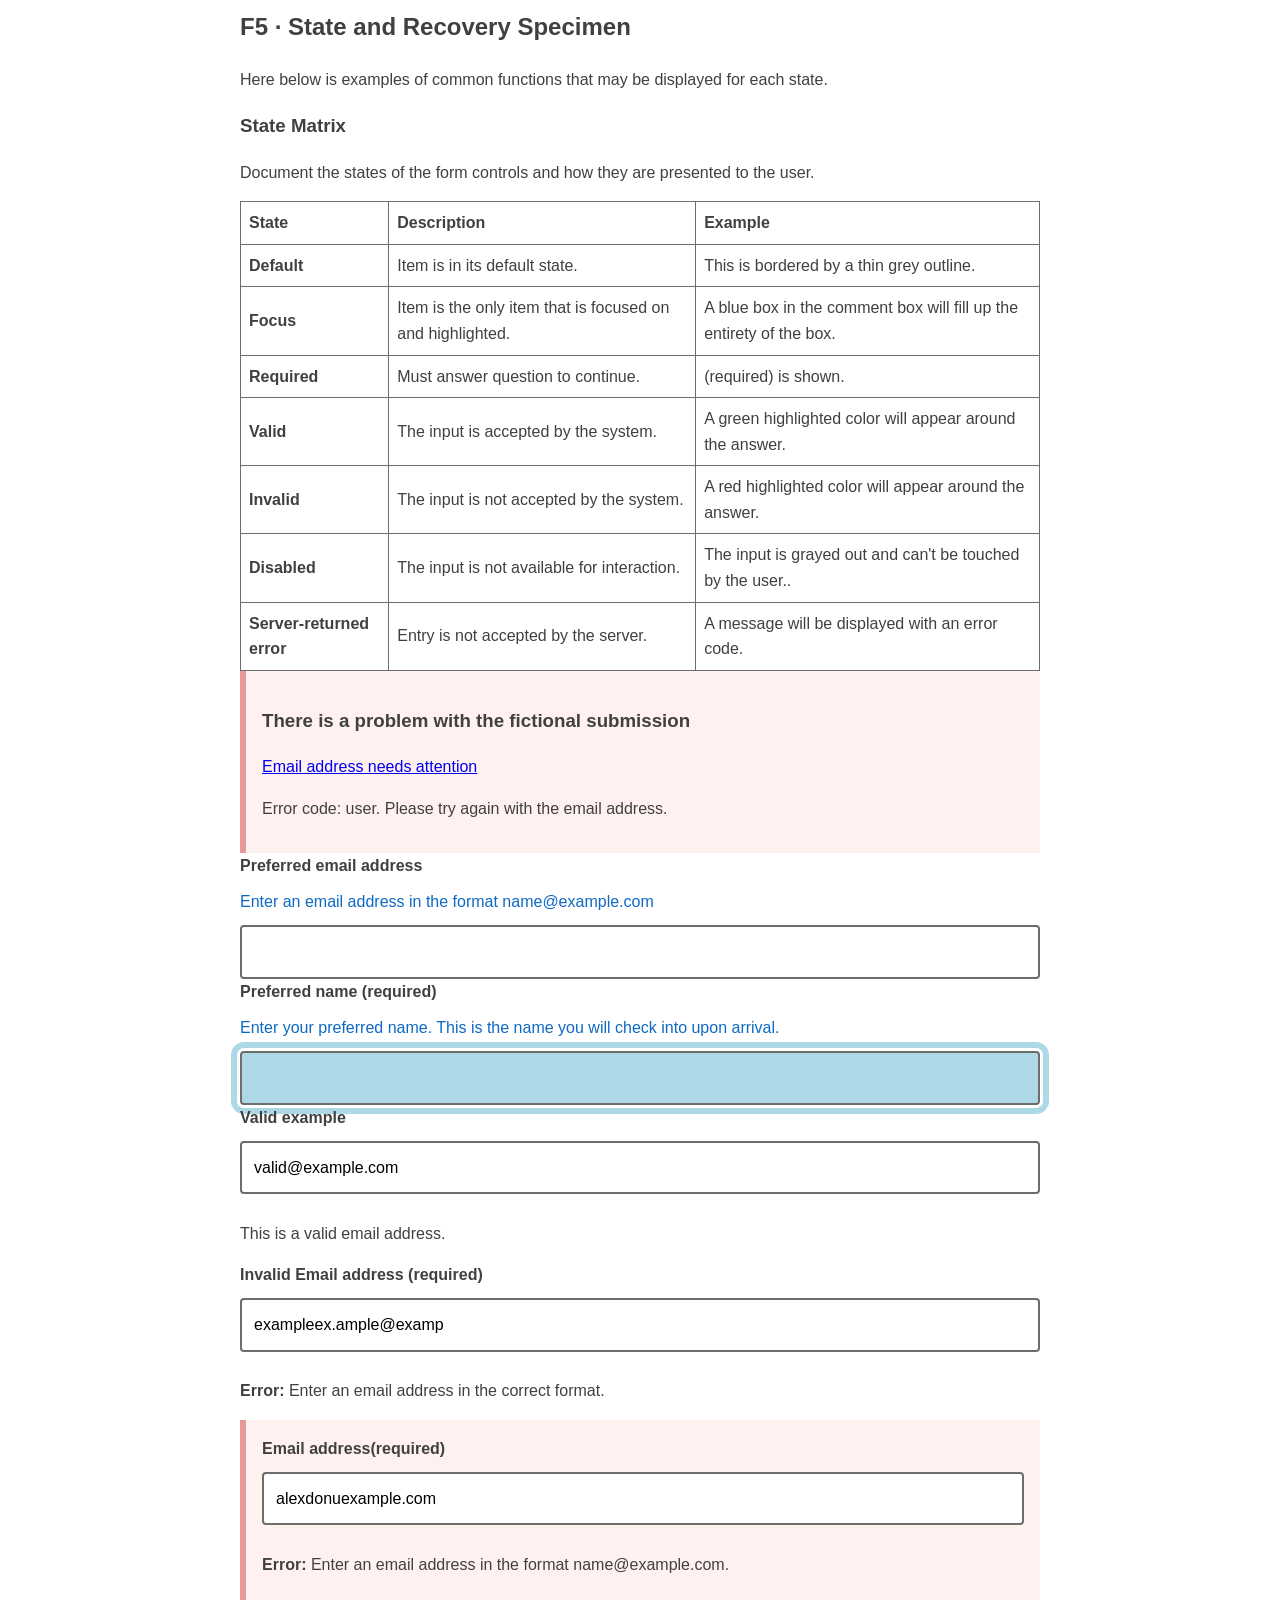
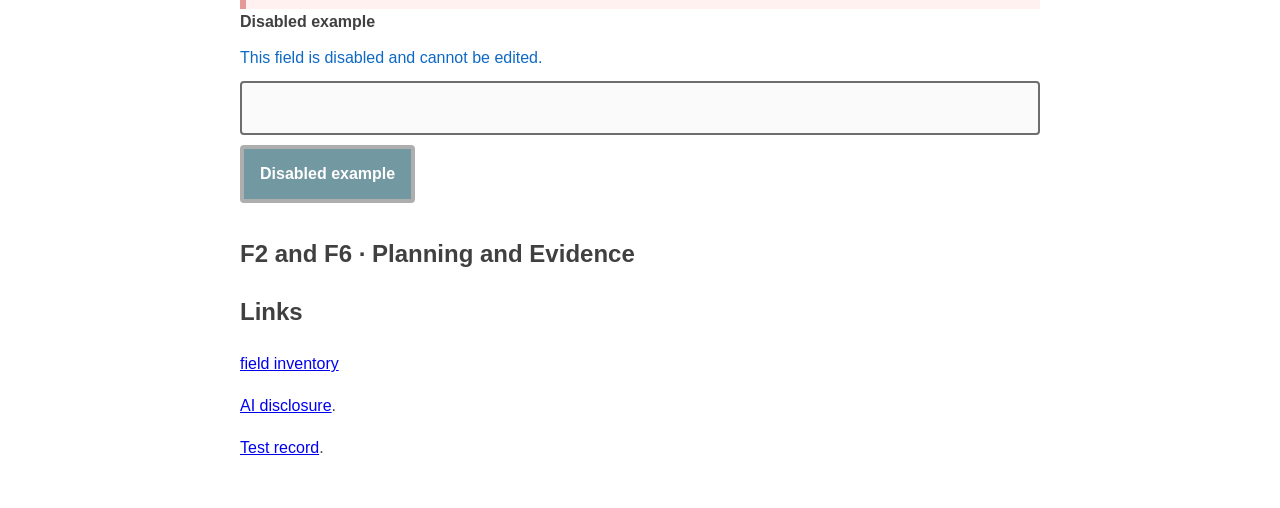
==== commit 3d7bc3fc: "Test record updated and linked" ====
--- a/index.html
+++ b/index.html
@@ -208,6 +208,7 @@
                     <h2>Links</h2>
                     <p><a href="field-inventory-template.html">field inventory</a></p>
                     <p><a href="ai-disclosure.html">AI disclosure</a>.</p>
+                    <p><a href="test-record.html">Test record</a>.</p>
                 </section>
                 </main>
 
